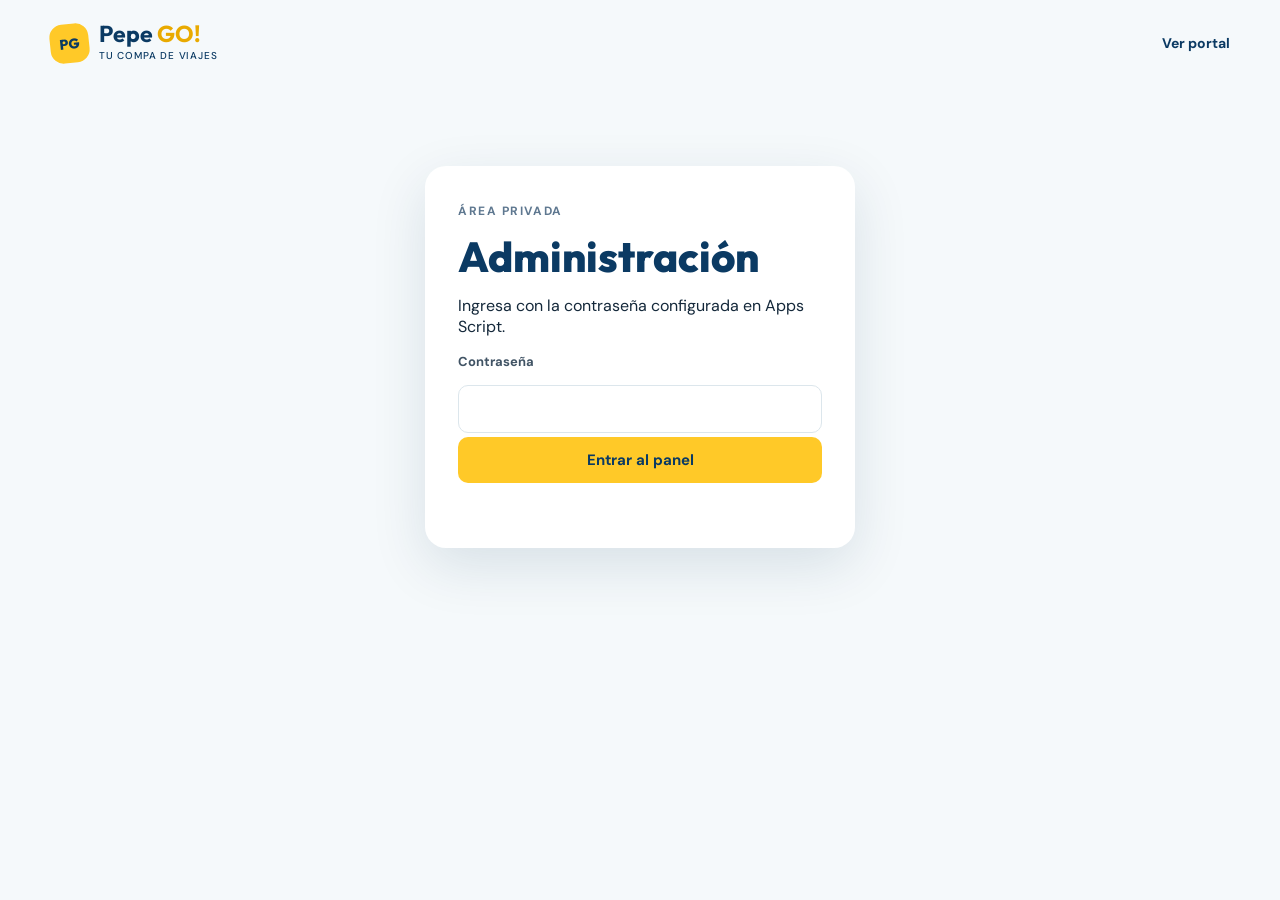
==== cotizador.html @ 89877b04 "Add files via upload" ====
<!doctype html>
<html lang="es-MX">
<head>
  <meta charset="utf-8">
  <meta name="viewport" content="width=device-width, initial-scale=1">
  <meta name="theme-color" content="#ffc928">
  <title>Cotizador | Pepe GO!</title>
  <link rel="icon" type="image/png" href="assets/logo.png">
  <link rel="apple-touch-icon" href="assets/logo.png">
  <link rel="preconnect" href="https://fonts.googleapis.com">
  <link rel="preconnect" href="https://fonts.gstatic.com" crossorigin>
  <link href="https://fonts.googleapis.com/css2?family=DM+Sans:wght@400;500;600;700&family=Outfit:wght@600;700;800&display=swap" rel="stylesheet">
  <link rel="stylesheet" href="css/styles.css">
</head>
<body class="admin-body quote-page">
  <header class="site-header no-print">
    <a class="brand" href="admin.html"><img class="logo-pepe" src="assets/logo.png" alt="Pepe GO!"></a>
    <a class="admin-link" href="admin.html">Volver al panel</a>
  </header>
  <main id="quote-app" class="admin-main quote-main" hidden>
    <div class="dashboard-head no-print">
      <div><span class="eyebrow">Panel administrativo</span><h1>Cotizador</h1></div>
      <button id="logout" class="button-secondary" type="button">Cerrar sesión</button>
    </div>
    <div class="quote-workspace">
      <section class="admin-card quote-form-card no-print">
        <h2>Nueva cotización</h2>
        <form id="quote-form" class="admin-form">
          <div class="form-section">Datos del cliente</div>
          <div class="field-grid">
            <label>Nombre<input name="clienteNombre" required autocomplete="name"></label>
            <label>Correo<input name="clienteEmail" type="email" required autocomplete="email"></label>
            <label>Teléfono<input name="clienteTelefono" type="tel" required autocomplete="tel"></label>
          </div>
          <div class="form-section">Datos del viaje</div>
          <div class="field-grid">
            <label>Destino<input name="destino" required></label>
            <label>Hotel<input name="hotel" required></label>
            <label>Fecha de salida<input name="fechaSalida" type="date" required></label>
            <label>Fecha de regreso<input name="fechaRegreso" type="date" required></label>
            <label>Número de personas<input name="personas" type="number" min="1" step="1" required></label>
            <label>Tipo de habitación<input name="tipoHabitacion" required></label>
            <label>Plan de alimentos<input name="planAlimentos" required></label>
          </div>
          <label>Servicios incluidos<textarea name="serviciosIncluidos" rows="3" required></textarea></label>
          <label>Observaciones<textarea name="observaciones" rows="3"></textarea></label>
          <div class="form-section">Precio</div>
          <div class="field-grid">
            <label>Precio total<input name="precioTotal" type="number" min="0.01" step="0.01" required></label>
            <label>Anticipo<input name="anticipo" type="number" min="0" step="0.01" value="0" required></label>
            <label>Saldo pendiente<input name="saldoPendiente" type="number" min="0" step="0.01" readonly></label>
            <label>Fecha límite para reservar<input name="fechaLimiteReserva" type="date" required></label>
            <label>Fecha límite para liquidar<input name="fechaLiquidacion" type="date" required></label>
          </div>
          <div class="quote-form-actions">
            <button id="preview-button" type="button">Vista previa</button>
            <button id="save-button" class="button-secondary" type="submit">Guardar cotización</button>
          </div>
          <p id="quote-message" class="form-message" role="status" aria-live="polite"></p>
        </form>
      </section>
      <section id="quote-preview" class="quote-preview" aria-live="polite">
        <div class="quote-placeholder no-print"><strong>Tu cotización aparecerá aquí</strong><span>Completa el formulario y selecciona Vista previa.</span></div>
      </section>
    </div>
  </main>
  <script src="config.js"></script>
  <script src="js/api.js"></script>
  <script src="js/cotizador.js"></script>
</body>
</html>
---- css/styles.css ----
:root{--yellow:#ffc928;--yellow-light:#fff3c9;--blue:#0b3a63;--blue-dark:#062b4b;--sky:#e9f5fc;--ink:#14283a;--muted:#637381;--white:#fff;--line:#dce6ec;--shadow:0 18px 55px rgba(8,50,82,.12)}*{box-sizing:border-box}body{margin:0;background:#f8fbfd;color:var(--ink);font-family:'DM Sans',sans-serif}.site-header{width:min(1180px,calc(100% - 40px));height:86px;margin:auto;display:flex;align-items:center;justify-content:space-between}.brand{display:flex;gap:10px;align-items:center;color:var(--blue);font-family:Outfit,sans-serif;font-size:23px;font-weight:700;text-decoration:none;line-height:.9}.brand strong{color:#e9aa00}.brand small{display:block;font:500 10px 'DM Sans';letter-spacing:.08em;text-transform:uppercase;margin-top:5px}.brand-mark{width:39px;height:39px;border-radius:13px;background:var(--yellow);display:grid;place-items:center;font:800 14px Outfit;color:var(--blue);transform:rotate(-6deg)}.admin-link{color:var(--blue);font-size:14px;font-weight:700;text-decoration:none}.hero{max-width:1180px;min-height:465px;margin:auto;padding:70px 5.5% 62px;border-radius:30px;background:linear-gradient(120deg,#e8f6fc 0%,#eff9fd 52%,#fdf0bd 100%);display:grid;grid-template-columns:1.1fr .9fr;gap:60px;align-items:center;overflow:hidden;position:relative}.hero:after{content:'';position:absolute;width:280px;height:280px;border-radius:50%;right:-135px;top:-145px;background:rgba(255,201,40,.42)}.hero-copy{position:relative;z-index:1}.eyebrow{font-size:12px;text-transform:uppercase;letter-spacing:.13em;color:#5f7890;font-weight:700}.hero h1,.admin-main h1{font:800 clamp(38px,5vw,63px)/1.02 Outfit;margin:16px 0;color:var(--blue)}.hero h1 em{font-style:normal;color:#e7aa00}.hero-copy p{max-width:430px;color:#536a7c;line-height:1.65;font-size:17px}.search-card,.login-card,.admin-card{background:var(--white);padding:33px;border-radius:21px;box-shadow:var(--shadow);position:relative;z-index:1}.search-card h2,.admin-card h2{font:700 25px Outfit;margin:0 0 8px;color:var(--blue)}.search-card p{color:var(--muted);font-size:14px;margin:0 0 23px}label{display:block;font-weight:700;font-size:13px;color:#405364;margin:0 0 15px}input,select{font:400 15px 'DM Sans';display:block;width:100%;border:1px solid var(--line);border-radius:10px;padding:13px 14px;color:var(--ink);background:#fff;margin-top:7px;outline:none}input:focus,select:focus{border-color:#5c9fcc;box-shadow:0 0 0 3px #d9f0fb}.search-row{display:flex;gap:9px}.search-row input{margin:0}.search-row button,button{border:0;cursor:pointer;background:var(--yellow);color:var(--blue);font:700 15px 'DM Sans';border-radius:10px;padding:0 18px;white-space:nowrap;transition:transform .15s,background .15s}button:hover{background:#f0bb18;transform:translateY(-1px)}.form-message{min-height:20px!important;margin:12px 0 0!important;font-size:13px!important;color:#b14232!important}.form-message.success{color:#16754c!important}.benefits{width:min(930px,calc(100% - 40px));display:grid;grid-template-columns:repeat(3,1fr);gap:20px;margin:50px auto 70px}.benefits article{padding:15px 12px}.benefits span{font-size:25px;color:#dfa700}.benefits h3{font:700 18px Outfit;margin:9px 0 4px;color:var(--blue)}.benefits p{font-size:14px;color:var(--muted);margin:0;line-height:1.5}footer{border-top:1px solid var(--line);padding:24px max(20px,calc((100vw - 1180px)/2));display:flex;justify-content:space-between;color:#71818e;font-size:12px}.trip-result{width:min(980px,calc(100% - 40px));margin:50px auto}.trip-card{background:#fff;border-radius:25px;box-shadow:var(--shadow);overflow:hidden}.trip-head{background:var(--blue);color:#fff;padding:30px 36px;display:flex;justify-content:space-between;gap:18px;align-items:flex-start}.trip-head h2{font:700 29px Outfit;margin:4px 0}.trip-head p{margin:0;color:#c7d9e6;font-size:14px}.status{display:inline-block;background:#dff7e9;color:#147247;border-radius:30px;padding:8px 12px;font-size:12px;font-weight:700;white-space:nowrap}.status.pending{background:#fff2ca;color:#9b6a00}.status.cancelled{background:#fbe0df;color:#9d3430}.trip-content{padding:32px 36px}.detail-grid{display:grid;grid-template-columns:repeat(3,1fr);gap:25px 20px;padding-bottom:28px;border-bottom:1px solid var(--line)}.detail-label{display:block;text-transform:uppercase;letter-spacing:.08em;font-weight:700;color:#8294a0;font-size:10px;margin-bottom:6px}.detail-value{font-size:15px;font-weight:600}.payment-area{padding:28px 0;display:grid;grid-template-columns:1fr 1.2fr;gap:55px;align-items:center}.amounts{display:flex;gap:28px}.amounts strong{font:700 21px Outfit;display:block;color:var(--blue)}.amounts small{font-size:12px;color:var(--muted)}.progress-label{display:flex;justify-content:space-between;color:var(--blue);font-weight:700;font-size:13px;margin-bottom:9px}.progress-track{height:11px;border-radius:100px;background:#e8eff3;overflow:hidden}.progress-bar{height:100%;background:linear-gradient(90deg,#ffc928,#eab000);border-radius:inherit}.next-payment{font-size:13px;color:#627685;margin:12px 0 0}.trip-actions{display:flex;flex-wrap:wrap;gap:11px}.action-button{padding:12px 16px;background:var(--sky);color:var(--blue);border-radius:10px;font-size:14px;text-decoration:none;font-weight:700}.action-button.whatsapp{background:#dcf6e5;color:#13733b}.action-button.disabled{opacity:.48;pointer-events:none}.admin-body{background:#f5f9fb}.admin-main{width:min(1180px,calc(100% - 40px));margin:45px auto 80px}.login-card{width:min(430px,100%);margin:80px auto}.login-card h1{font-size:42px}.login-card button,.admin-form button{width:100%;height:46px;margin-top:4px}.dashboard-head,.card-title-row{display:flex;justify-content:space-between;align-items:center;gap:20px}.dashboard-head h1{font-size:43px}.button-secondary{background:#e7f2f8;color:var(--blue);padding:12px 15px}.stats-grid{display:grid;grid-template-columns:repeat(3,1fr);gap:18px;margin:25px 0}.stat{background:#fff;padding:20px;border-radius:16px;border:1px solid #e4edf1}.stat strong{display:block;font:700 29px Outfit;color:var(--blue)}.stat span{font-size:12px;color:var(--muted)}.admin-grid{display:grid;grid-template-columns:1.45fr .8fr;gap:20px}.admin-card{box-shadow:none;border:1px solid #e2ebf0;border-radius:17px;margin-bottom:20px}.admin-form .form-section{font:700 15px Outfit;color:var(--blue);padding:10px 0;border-bottom:1px solid var(--line);margin-bottom:16px}.field-grid{display:grid;grid-template-columns:repeat(2,1fr);gap:0 14px}.records-card{margin-top:20px}.table-wrap{overflow:auto;margin-top:16px}table{width:100%;border-collapse:collapse;text-align:left;font-size:13px;min-width:650px}th{color:#78909f;font-size:11px;text-transform:uppercase;letter-spacing:.05em}th,td{padding:13px 8px;border-bottom:1px solid #e8eef1}td{font-weight:500}.small-status{font-size:11px;font-weight:700;color:#27698f}@media(max-width:760px){.site-header{height:72px;width:calc(100% - 28px)}.hero{width:calc(100% - 28px);padding:49px 23px 28px;grid-template-columns:1fr;gap:25px;border-radius:21px}.hero h1{font-size:42px}.search-card{padding:24px 20px}.search-row{display:block}.search-row button{height:45px;width:100%;margin-top:9px}.benefits{grid-template-columns:1fr;margin:35px auto}.benefits article{padding:8px}.trip-head,.trip-content{padding:25px 20px}.trip-head{display:block}.trip-head .status{margin-top:15px}.detail-grid{grid-template-columns:repeat(2,1fr);gap:20px 12px}.payment-area{grid-template-columns:1fr;gap:25px}.amounts{gap:21px}.trip-actions{display:grid;grid-template-columns:1fr}.action-button{text-align:center}footer{display:block;line-height:2}.admin-main{width:calc(100% - 28px);margin-top:25px}.dashboard-head h1{font-size:34px}.stats-grid,.admin-grid{grid-template-columns:1fr}.field-grid{grid-template-columns:1fr}.admin-card{padding:23px 18px}.dashboard-head{align-items:flex-end}.dashboard-head .button-secondary{font-size:12px}.login-card{margin:35px auto;padding:26px 21px}}
.logo-pepe{

height:55px;

width:auto;

display:block;

}

.brand{

display:flex;

align-items:center;

text-decoration:none;

}

textarea{font:400 15px 'DM Sans';display:block;width:100%;border:1px solid var(--line);border-radius:10px;padding:13px 14px;color:var(--ink);background:#fff;margin-top:7px;outline:none;resize:vertical}textarea:focus{border-color:#5c9fcc;box-shadow:0 0 0 3px #d9f0fb}.admin-actions,.quote-form-actions,.quote-preview-actions{display:flex;align-items:center;gap:10px}.button-link{display:inline-flex;align-items:center;justify-content:center;min-height:42px;padding:10px 18px;border-radius:10px;background:var(--yellow);color:var(--blue);font-size:14px;font-weight:700;text-decoration:none}.button-link:hover{background:#f0bb18}.quote-main{width:min(1380px,calc(100% - 40px));margin-top:28px}.quote-workspace{display:grid;grid-template-columns:minmax(420px,.82fr) minmax(520px,1.18fr);gap:22px;align-items:start}.quote-form-card{margin:0}.quote-form-actions{margin-top:8px}.quote-form-actions button{width:50%;height:46px}.quote-preview{position:sticky;top:20px}.quote-placeholder{min-height:480px;border:2px dashed #cadce6;border-radius:20px;display:grid;place-content:center;text-align:center;color:var(--muted);gap:7px}.quote-placeholder strong{font:700 21px Outfit;color:var(--blue)}.quote-placeholder span{font-size:13px}.quote-document{background:#fff;border-radius:22px;box-shadow:var(--shadow);overflow:hidden}.quote-document-head{display:flex;align-items:center;justify-content:space-between;gap:30px;padding:25px 32px;border-bottom:1px solid var(--line)}.quote-document-head img{width:110px;height:62px;object-fit:contain;object-position:left center}.quote-document-head div{text-align:right}.quote-document-head span,.quote-highlight span,.quote-detail-grid span,.quote-prices span,.quote-deadlines span{display:block;text-transform:uppercase;letter-spacing:.08em;color:#7d909d;font-size:10px;font-weight:700}.quote-document-head strong{display:block;color:var(--blue);font:700 17px Outfit;margin-top:5px}.quote-highlight{padding:34px 36px;background:linear-gradient(120deg,var(--sky),var(--yellow-light))}.quote-highlight h2{font:800 36px/1.1 Outfit;color:var(--blue);margin:8px 0 3px}.quote-highlight p{margin:0;color:#536a7c;font-weight:600}.quote-detail-grid{display:grid;grid-template-columns:repeat(2,1fr);gap:23px;padding:28px 34px}.quote-detail-grid strong,.quote-deadlines strong{display:block;color:var(--ink);font-size:14px;margin-top:6px}.quote-copy{padding:0 34px 25px}.quote-copy h3{font:700 16px Outfit;color:var(--blue);margin:0 0 7px}.quote-copy p{font-size:13px;line-height:1.65;color:#536a7c;margin:0}.quote-prices{display:grid;grid-template-columns:repeat(3,1fr);gap:1px;background:var(--line);border-block:1px solid var(--line)}.quote-prices div{padding:22px 24px;background:#f8fbfd}.quote-prices strong{display:block;font:700 20px Outfit;color:var(--blue);margin-top:5px}.quote-prices .quote-balance{background:var(--blue)}.quote-prices .quote-balance span{color:#a9c4d7}.quote-prices .quote-balance strong{color:var(--yellow)}.quote-deadlines{display:grid;grid-template-columns:1fr 1fr;gap:20px;padding:25px 34px}.quote-document-footer{display:flex;justify-content:space-between;align-items:center;padding:16px 34px;background:var(--yellow);color:var(--blue);font-size:12px}.quote-document-footer strong{font:800 17px Outfit}.quote-preview-actions{justify-content:flex-end;margin-top:13px;flex-wrap:wrap}.quote-preview-actions button{height:43px}.whatsapp-button{background:#dcf6e5;color:#13733b}.whatsapp-button:hover{background:#c6efd4}button:disabled{opacity:.6;cursor:wait;transform:none}

@media(max-width:1050px){.quote-workspace{grid-template-columns:1fr}.quote-preview{position:static}.quote-placeholder{min-height:220px}}
@media(max-width:760px){.admin-actions{gap:6px}.button-link{padding:9px 11px;font-size:12px}.quote-main{width:calc(100% - 28px)}.quote-form-actions{display:grid;grid-template-columns:1fr}.quote-form-actions button{width:100%}.quote-document-head,.quote-highlight,.quote-detail-grid,.quote-copy,.quote-deadlines{padding-left:20px;padding-right:20px}.quote-document-head img{width:85px}.quote-document-head strong{font-size:14px}.quote-highlight h2{font-size:29px}.quote-prices{grid-template-columns:1fr}.quote-preview-actions{display:grid;grid-template-columns:1fr}.quote-preview-actions button{width:100%}}

@media print{@page{size:A4;margin:12mm}.no-print{display:none!important}body{background:#fff}.admin-main,.quote-main{width:100%;margin:0}.quote-workspace{display:block}.quote-preview{position:static}.quote-document{box-shadow:none;border-radius:0}.quote-document-head{padding-top:0}.quote-highlight{print-color-adjust:exact;-webkit-print-color-adjust:exact}.quote-prices .quote-balance,.quote-document-footer{print-color-adjust:exact;-webkit-print-color-adjust:exact}.quote-document-footer{margin-top:8px}}
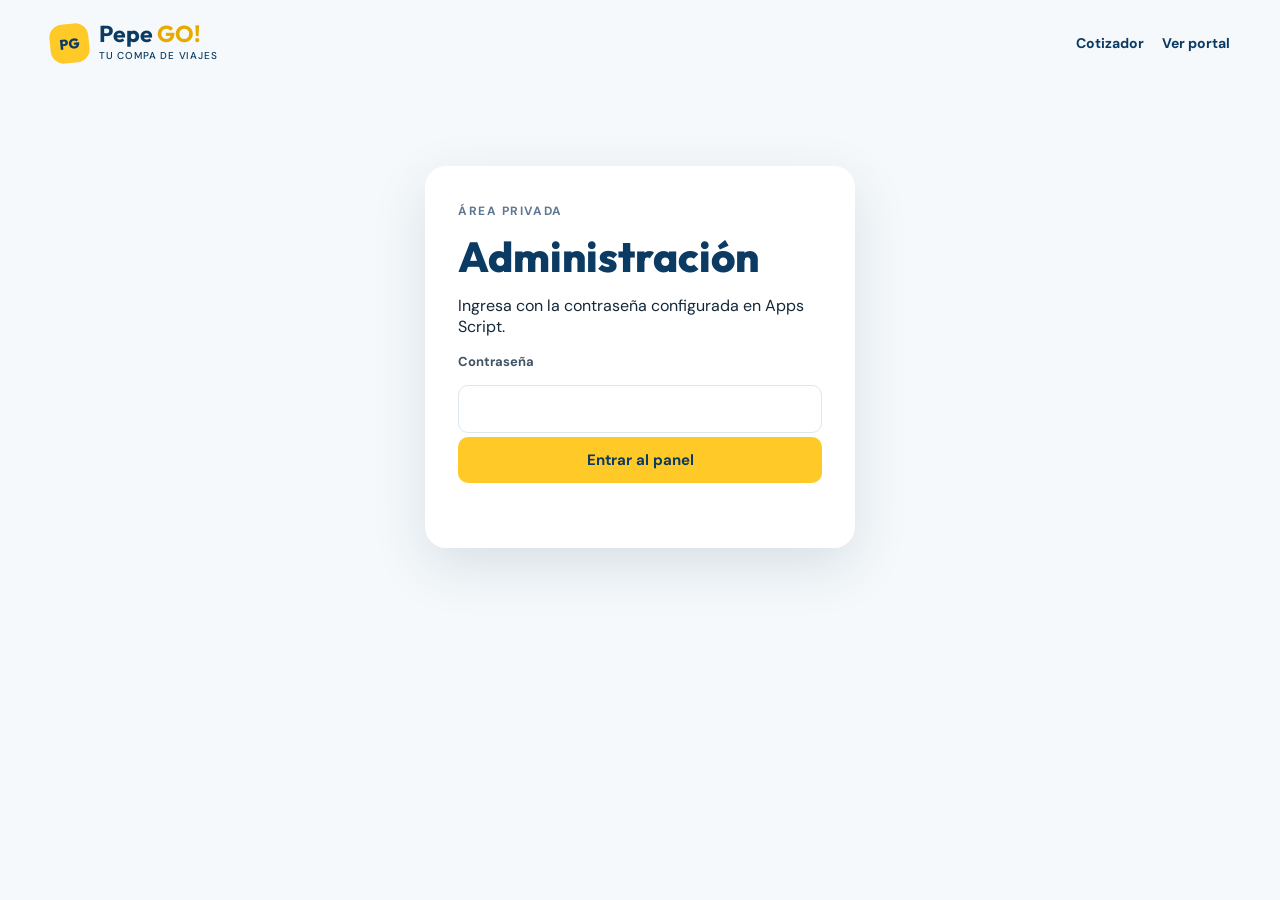
==== commit bd25c99e: "Add files via upload" ====
--- a/cotizador.html
+++ b/cotizador.html
@@ -15,55 +15,89 @@
 <body class="admin-body quote-page">
   <header class="site-header no-print">
     <a class="brand" href="admin.html"><img class="logo-pepe" src="assets/logo.png" alt="Pepe GO!"></a>
-    <a class="admin-link" href="admin.html">Volver al panel</a>
+    <nav class="admin-header-links"><a class="admin-link" href="admin.html">Panel</a><a class="admin-link" href="index.html">Portal</a></nav>
   </header>
+
   <main id="quote-app" class="admin-main quote-main" hidden>
     <div class="dashboard-head no-print">
       <div><span class="eyebrow">Panel administrativo</span><h1>Cotizador</h1></div>
       <button id="logout" class="button-secondary" type="button">Cerrar sesión</button>
     </div>
+
+    <section class="admin-card quote-library no-print">
+      <div><span class="eyebrow">Cotizaciones guardadas</span><h2>Editar cotización o reserva</h2></div>
+      <div class="quote-library-controls">
+        <select id="saved-quotes" aria-label="Cotizaciones guardadas"><option value="">Selecciona una cotización</option></select>
+        <button id="load-quote" class="button-secondary" type="button">Cargar</button>
+        <button id="new-quote" type="button">Nueva</button>
+      </div>
+    </section>
+
     <div class="quote-workspace">
       <section class="admin-card quote-form-card no-print">
-        <h2>Nueva cotización</h2>
-        <form id="quote-form" class="admin-form">
+        <div class="quote-form-heading"><div><span class="eyebrow" id="editor-mode">Nueva</span><h2 id="editor-title">Cotización</h2></div><span id="conversion-badge" class="small-status" hidden>Reserva creada</span></div>
+        <form id="quote-form" class="admin-form" novalidate>
+          <div class="form-section">Control de la cotización</div>
+          <div class="field-grid">
+            <label>Código de cotización<input name="cotizacionId" readonly placeholder="Se genera al guardar"></label>
+            <label>Código base de reserva<input name="codigoBaseReserva" placeholder="Ej. GO07N015" autocapitalize="characters"></label>
+            <label>Folio del viaje<input name="folioViaje" readonly placeholder="Se genera al aceptar"></label>
+            <label>Estatus<select name="estatus"><option value="Borrador">Borrador</option><option value="Aceptada">Aceptada</option></select></label>
+          </div>
+
           <div class="form-section">Datos del cliente</div>
           <div class="field-grid">
-            <label>Nombre<input name="clienteNombre" required autocomplete="name"></label>
-            <label>Correo<input name="clienteEmail" type="email" required autocomplete="email"></label>
-            <label>Teléfono<input name="clienteTelefono" type="tel" required autocomplete="tel"></label>
+            <label>Nombre<input name="clienteNombre" autocomplete="name"></label>
+            <label>Correo<input name="clienteEmail" type="email" autocomplete="email"></label>
+            <label>Teléfono<input name="clienteTelefono" type="tel" autocomplete="tel"></label>
           </div>
-          <div class="form-section">Datos del viaje</div>
+
+          <div class="form-section">Viajeros</div>
           <div class="field-grid">
-            <label>Destino<input name="destino" required></label>
-            <label>Hotel<input name="hotel" required></label>
-            <label>Fecha de salida<input name="fechaSalida" type="date" required></label>
-            <label>Fecha de regreso<input name="fechaRegreso" type="date" required></label>
-            <label>Número de personas<input name="personas" type="number" min="1" step="1" required></label>
-            <label>Tipo de habitación<input name="tipoHabitacion" required></label>
-            <label>Plan de alimentos<input name="planAlimentos" required></label>
+            <label>Número de adultos<input name="adultos" type="number" min="0" step="1" value="0"></label>
+            <label>Número de menores<input name="menores" type="number" min="0" step="1" value="0"></label>
+            <label>Total de pasajeros<input name="personas" type="number" readonly value="0"></label>
           </div>
-          <label>Servicios incluidos<textarea name="serviciosIncluidos" rows="3" required></textarea></label>
+          <div id="minor-ages" class="dynamic-grid"></div>
+
+          <div class="form-section dynamic-section-head"><span>Habitaciones</span><button id="add-room" class="button-secondary compact-button" type="button">Agregar habitación</button></div>
+          <div id="rooms-list" class="dynamic-list"></div>
+
+          <div class="form-section dynamic-section-head"><span>Destinos del viaje</span><button id="add-destination" class="button-secondary compact-button" type="button">Agregar destino</button></div>
+          <div id="destinations-list" class="dynamic-list"></div>
+
+          <div class="form-section">Servicios y notas</div>
+          <label>Servicios incluidos<textarea name="serviciosIncluidos" rows="3"></textarea></label>
           <label>Observaciones<textarea name="observaciones" rows="3"></textarea></label>
+
+          <div class="form-section dynamic-section-head"><span>Imágenes de la cotización</span><button id="add-image" class="button-secondary compact-button" type="button">Agregar imagen</button></div>
+          <p class="field-help">Puedes agregar hasta 4 URLs públicas de Google Drive u otro servicio.</p>
+          <div id="images-list" class="dynamic-list image-editor-list"></div>
+
           <div class="form-section">Precio</div>
           <div class="field-grid">
-            <label>Precio total<input name="precioTotal" type="number" min="0.01" step="0.01" required></label>
-            <label>Anticipo<input name="anticipo" type="number" min="0" step="0.01" value="0" required></label>
+            <label>Precio total<input name="precioTotal" type="number" min="0" step="0.01"></label>
+            <label>Anticipo<input name="anticipo" type="number" min="0" step="0.01"></label>
             <label>Saldo pendiente<input name="saldoPendiente" type="number" min="0" step="0.01" readonly></label>
-            <label>Fecha límite para reservar<input name="fechaLimiteReserva" type="date" required></label>
-            <label>Fecha límite para liquidar<input name="fechaLiquidacion" type="date" required></label>
+            <label>Fecha límite para reservar<input name="fechaLimiteReserva" type="date"></label>
+            <label>Fecha límite para liquidar<input name="fechaLiquidacion" type="date"></label>
           </div>
-          <div class="quote-form-actions">
+
+          <div class="quote-form-actions quote-form-actions-wide">
             <button id="preview-button" type="button">Vista previa</button>
             <button id="save-button" class="button-secondary" type="submit">Guardar cotización</button>
+            <button id="accept-button" class="accept-button" type="button">Aceptar y crear reserva</button>
           </div>
           <p id="quote-message" class="form-message" role="status" aria-live="polite"></p>
         </form>
       </section>
+
       <section id="quote-preview" class="quote-preview" aria-live="polite">
-        <div class="quote-placeholder no-print"><strong>Tu cotización aparecerá aquí</strong><span>Completa el formulario y selecciona Vista previa.</span></div>
+        <div class="quote-placeholder no-print"><strong>Tu cotización aparecerá aquí</strong><span>Puedes generar una vista previa aunque haya campos vacíos.</span></div>
       </section>
     </div>
   </main>
+
   <script src="config.js"></script>
   <script src="js/api.js"></script>
   <script src="js/cotizador.js"></script>
--- a/css/styles.css
+++ b/css/styles.css
@@ -25,3 +25,15 @@
 @media(max-width:760px){.admin-actions{gap:6px}.button-link{padding:9px 11px;font-size:12px}.quote-main{width:calc(100% - 28px)}.quote-form-actions{display:grid;grid-template-columns:1fr}.quote-form-actions button{width:100%}.quote-document-head,.quote-highlight,.quote-detail-grid,.quote-copy,.quote-deadlines{padding-left:20px;padding-right:20px}.quote-document-head img{width:85px}.quote-document-head strong{font-size:14px}.quote-highlight h2{font-size:29px}.quote-prices{grid-template-columns:1fr}.quote-preview-actions{display:grid;grid-template-columns:1fr}.quote-preview-actions button{width:100%}}
 
 @media print{@page{size:A4;margin:12mm}.no-print{display:none!important}body{background:#fff}.admin-main,.quote-main{width:100%;margin:0}.quote-workspace{display:block}.quote-preview{position:static}.quote-document{box-shadow:none;border-radius:0}.quote-document-head{padding-top:0}.quote-highlight{print-color-adjust:exact;-webkit-print-color-adjust:exact}.quote-prices .quote-balance,.quote-document-footer{print-color-adjust:exact;-webkit-print-color-adjust:exact}.quote-document-footer{margin-top:8px}}
+
+/* Cotizador avanzado */
+.admin-header-links{display:flex;align-items:center;gap:18px}.quote-library{display:flex;align-items:end;justify-content:space-between;gap:20px;margin-bottom:20px;padding:22px 26px}.quote-library h2{margin:5px 0 0}.quote-library-controls{display:flex;align-items:center;gap:9px;min-width:min(650px,60%)}.quote-library-controls select{margin:0}.quote-library-controls button{height:44px}.quote-form-heading{display:flex;justify-content:space-between;align-items:start;gap:15px}.quote-form-heading h2{margin-top:5px}.field-help{font-size:12px;color:var(--muted);margin:-6px 0 14px}.dynamic-section-head{display:flex!important;align-items:center;justify-content:space-between;gap:10px}.compact-button{padding:8px 11px!important;height:auto!important;width:auto!important;margin:0!important;font-size:12px}.dynamic-list{display:grid;gap:13px;margin-bottom:18px}.dynamic-grid{display:grid;grid-template-columns:repeat(3,1fr);gap:0 13px}.dynamic-card{border:1px solid var(--line);border-radius:14px;padding:17px;background:#fbfdfe}.dynamic-card-head{display:flex;align-items:center;justify-content:space-between;gap:12px;margin-bottom:13px}.dynamic-card h3{font:700 17px Outfit;color:var(--blue);margin:0}.dynamic-card h4{font:700 14px Outfit;color:var(--blue);margin:0 0 12px}.remove-dynamic{background:#fbe6e3;color:#983b33;padding:8px 11px;font-size:12px}.remove-dynamic:hover{background:#f6d2ce}.transport-fields{border-top:1px dashed #cbdbe4;margin-top:17px;padding-top:17px}.transport-fields[hidden]{display:none}.image-editor-card{display:grid;grid-template-columns:115px 1fr 1fr;gap:0 13px;align-items:end}.image-editor-card .dynamic-card-head{grid-column:1/-1}.image-url-preview{width:115px;height:94px;object-fit:cover;border-radius:10px;border:1px solid var(--line);margin-bottom:15px;background:#eef4f7}.image-url-preview[hidden]{display:block;visibility:hidden}.quote-form-actions-wide{display:grid;grid-template-columns:1fr 1fr 1.3fr;margin-top:12px}.quote-form-actions-wide button{width:100%}.accept-button{background:#0b3a63;color:#fff}.accept-button:hover{background:#062b4b}.quote-gallery{display:grid;gap:7px;padding:7px;background:#fff}.quote-gallery figure{margin:0;position:relative;overflow:hidden;border-radius:10px;min-height:150px;background:#eaf1f5}.quote-gallery img{width:100%;height:100%;min-height:150px;max-height:230px;display:block;object-fit:cover}.quote-gallery figcaption{position:absolute;left:0;right:0;bottom:0;padding:22px 12px 9px;background:linear-gradient(transparent,rgba(0,0,0,.7));color:#fff;font-size:11px}.gallery-1{grid-template-columns:1fr}.gallery-1 figure{height:330px}.gallery-1 img{max-height:none}.gallery-2,.gallery-3{grid-template-columns:repeat(2,1fr)}.gallery-3 .gallery-main{grid-column:1/-1;height:280px}.gallery-3 .gallery-main img{max-height:none}.gallery-4{grid-template-columns:repeat(3,1fr)}.gallery-4 .gallery-main{grid-column:1/-1;height:280px}.gallery-4 .gallery-main img{max-height:none}.preview-section{padding:24px 34px;border-bottom:1px solid var(--line)}.preview-section>h3{font:700 18px Outfit;color:var(--blue);margin:0 0 15px}.preview-data-grid{display:grid;grid-template-columns:repeat(3,1fr);gap:13px}.preview-data-grid span{font-size:13px;font-weight:600;color:var(--ink)}.preview-data-grid small{display:block;text-transform:uppercase;letter-spacing:.07em;color:#81939f;font-size:9px;margin-bottom:4px}.preview-card-list,.preview-destination-list{display:grid;gap:11px}.preview-card{border:1px solid var(--line);border-radius:12px;padding:15px}.preview-card h4{font:700 15px Outfit;color:var(--blue);margin:0 0 12px}.preview-card p,.preview-destination p,.transport-preview p{font-size:12px;color:#5d7180;line-height:1.5;margin:7px 0 0}.preview-destination{border:1px solid var(--line);border-radius:14px;padding:18px}.preview-card-number{text-transform:uppercase;letter-spacing:.09em;color:#8496a2;font-weight:700;font-size:9px}.preview-destination h3{font:700 22px Outfit;color:var(--blue);margin:5px 0 0}.preview-hotel{font-weight:700!important;color:#526b7c!important;margin:2px 0 15px!important}.transport-preview{background:var(--sky);border-radius:10px;padding:12px 14px;margin-top:12px}.transport-preview strong{font:700 14px Outfit;color:var(--blue)}.quote-document-head small{display:block;color:#60798a;font-size:11px;margin-top:5px}.printable-card{break-inside:avoid;page-break-inside:avoid}
+
+@media(max-width:1050px){.quote-library{align-items:stretch;flex-direction:column}.quote-library-controls{min-width:0;width:100%}}
+@media(max-width:760px){.admin-header-links{gap:10px}.quote-library{padding:19px 17px}.quote-library-controls{display:grid;grid-template-columns:1fr 1fr}.quote-library-controls select{grid-column:1/-1}.dynamic-grid{grid-template-columns:1fr}.dynamic-section-head{align-items:flex-start}.image-editor-card{grid-template-columns:1fr}.image-editor-card .dynamic-card-head{grid-column:auto}.image-url-preview{width:100%;height:170px}.quote-form-actions-wide{grid-template-columns:1fr}.quote-gallery,.gallery-2,.gallery-3,.gallery-4{grid-template-columns:1fr}.gallery-3 .gallery-main,.gallery-4 .gallery-main{grid-column:auto;height:230px}.preview-section{padding:20px}.preview-data-grid{grid-template-columns:repeat(2,1fr)}.quote-document-head{align-items:flex-start}.quote-document-head div{max-width:60%}}
+
+@media print{.quote-gallery,.printable-card,.preview-card,.preview-destination,.transport-preview,.quote-prices,.quote-deadlines{break-inside:avoid!important;page-break-inside:avoid!important}.preview-section{padding:16px 22px}.quote-gallery figure{break-inside:avoid;page-break-inside:avoid}.quote-gallery img{max-height:190px}.gallery-1 figure{height:260px}.gallery-3 .gallery-main,.gallery-4 .gallery-main{height:210px}.quote-document-head,.quote-highlight,.quote-document-footer{break-inside:avoid;page-break-inside:avoid}.preview-destination-list,.preview-card-list{display:block}.preview-destination,.preview-card{margin-bottom:9px}}
+
+/* Detalles sincronizados en el portal del viajero */
+.traveler-extra{border-top:1px solid var(--line);padding:27px 0}.traveler-extra h3{font:700 18px Outfit;color:var(--blue);margin:22px 0 11px}.traveler-gallery{display:grid;grid-template-columns:repeat(4,1fr);gap:7px}.traveler-gallery figure{margin:0}.traveler-gallery img{width:100%;height:125px;object-fit:cover;border-radius:10px;display:block}.traveler-gallery figcaption{font-size:10px;color:var(--muted);margin-top:4px}.traveler-destinations,.traveler-rooms{display:grid;grid-template-columns:repeat(2,1fr);gap:10px}.traveler-destinations>article,.traveler-rooms>article{border:1px solid var(--line);border-radius:12px;padding:14px;display:grid;gap:4px}.traveler-destinations small{color:#81939f;text-transform:uppercase;font-size:9px;font-weight:700}.traveler-destinations strong,.traveler-rooms strong{color:var(--blue);font:700 15px Outfit}.traveler-destinations span,.traveler-rooms span,.traveler-transport span{font-size:11px;color:#607685}.traveler-transport{border-top:1px dashed #c9dbe4;padding-top:8px;margin-top:6px;display:grid;gap:3px}.traveler-transport strong{font-size:12px}.traveler-notes{margin-top:15px}.traveler-notes strong{color:var(--blue);font-size:13px}.traveler-notes p{white-space:pre-line;color:#607685;font-size:12px;line-height:1.6;margin:5px 0}
+@media(max-width:760px){.traveler-gallery{grid-template-columns:repeat(2,1fr)}.traveler-destinations,.traveler-rooms{grid-template-columns:1fr}}
